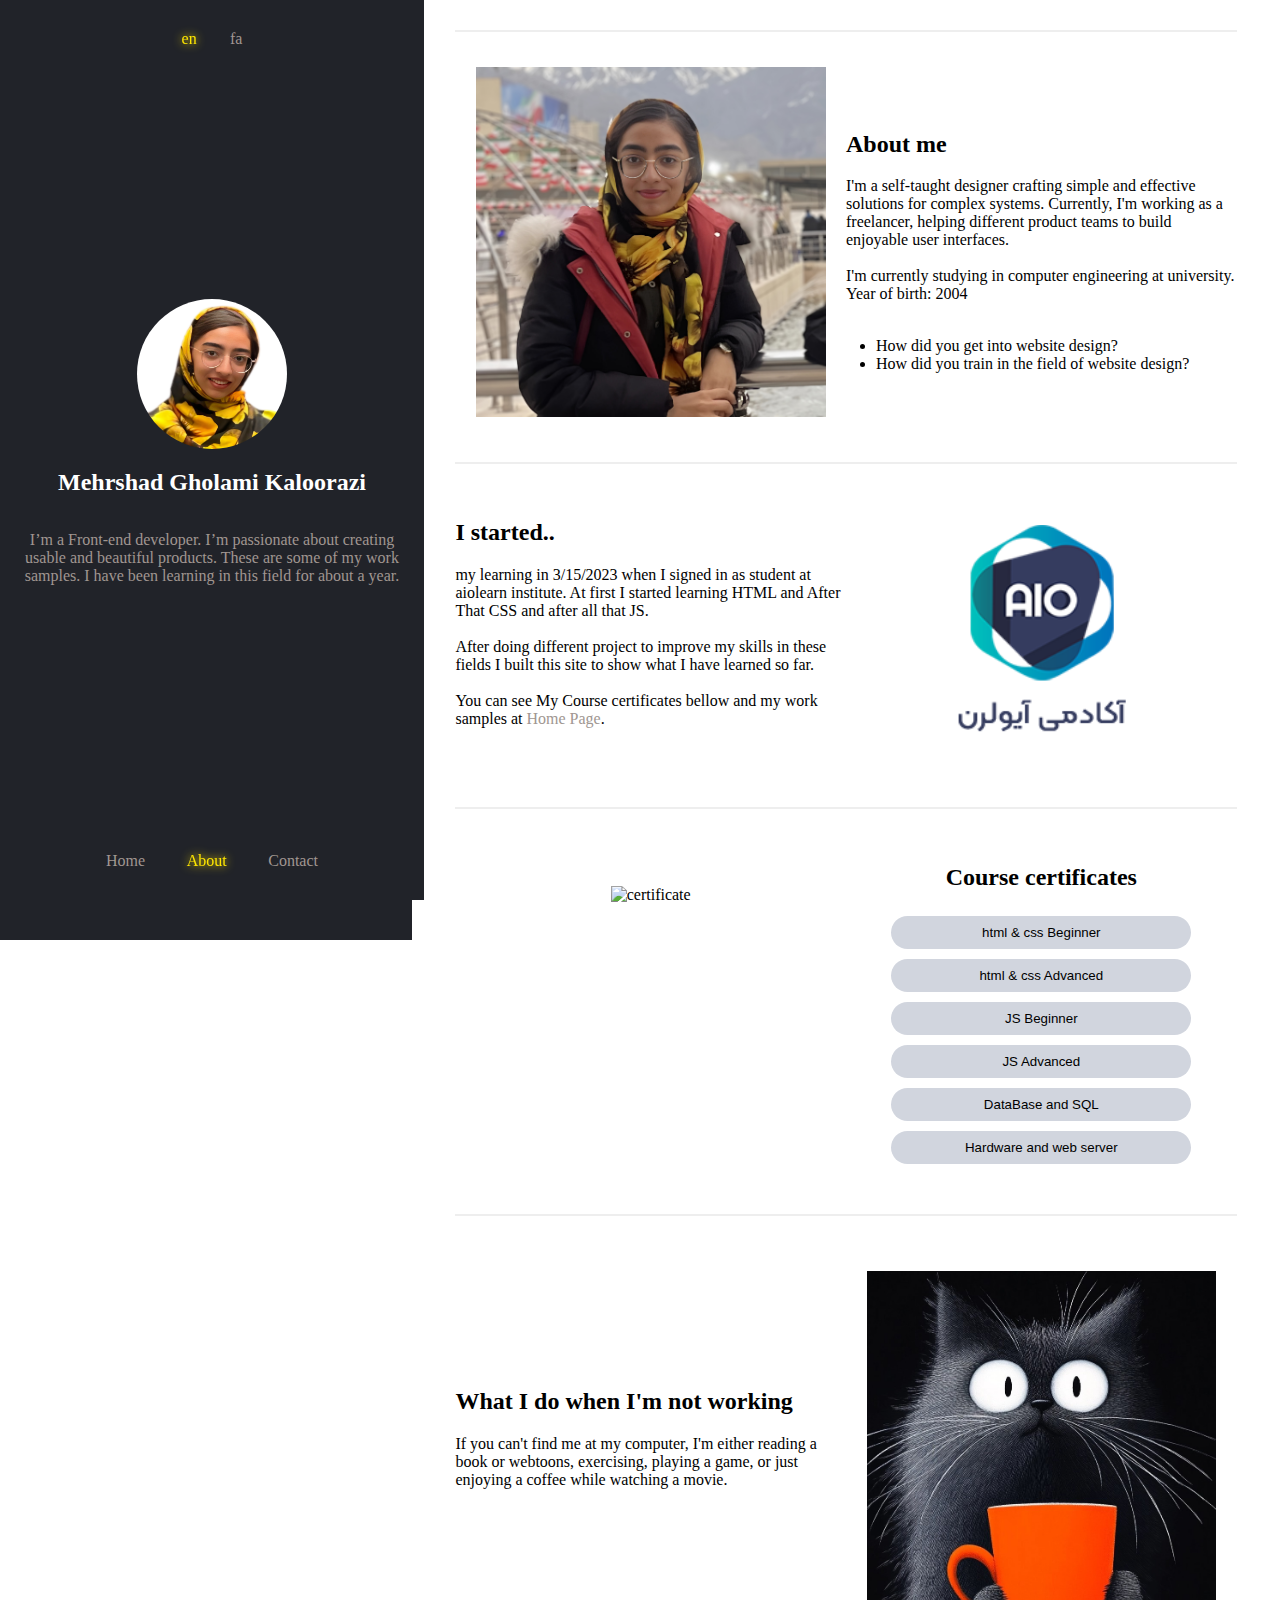
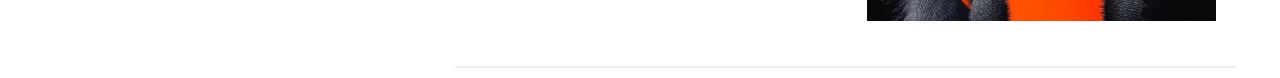
==== about-en.html @ d72185f3 "Add files via upload" ====
<!DOCTYPE html>
<html lang="en">
<head>
    <meta charset="UTF-8">
    <meta name="viewport" content="width=device-width, initial-scale=1.0">
    <title>سایت شخصی مهرشاد غلامی کلورزی - طراح سایت</title>
    <link rel="stylesheet" href="about.css">
</head>
<body>
    <section class="left-b"></section>

    <section class="left">
        <header>
            <a href="index-en.html" class="link-fa">en</a>
            <a href="index.html">fa</a>
        </header>
        <img src="171646807611555.png" alt="my profile picture" class="profile">
        <h2 class="name">Mehrshad Gholami Kaloorazi</h2>
        <p class="aboutme">I’m a Front-end developer. I’m passionate about creating usable and beautiful products. These are some of my work samples. I have been learning in this field for about a year.</p>
        <footer>
            <a href="index-en.html">Home</a>
            <a href="about-en.html" class="link-fa">About</a>
            <a href="contact-en.html">Contact</a>
        </footer>
    </section>
    <section class="right">
        <span class="hr"></span>
        <div class="work-samples">
            <div class="product-img">
                <img class="product-picture" src="Upscaled2.png" alt="Mehrshad Gholami">
            </div>
            <div class="product-discription">
                <h2>About me</h2>
                <p>I'm a self-taught designer crafting simple and effective solutions for complex systems. Currently, I'm working as a freelancer, helping different product teams to build enjoyable user interfaces.
                    <br><br>
                    I'm currently studying in computer engineering at university.
                    <br>
                    Year of birth: 2004
                </p><br>

                <div class="lii">
                    <li>How did you get into website design?</li>
                    <li>How did you train in the field of website design?</li>
                </div>
            </div>
        </div>
        <span class="hr"></span>
        <div class="work-samples">
            
            <div class="product-discription">
                <h2>I started..</h2>
                <p>my learning in 3/15/2023 when I signed in as student at aiolearn institute. At first I started learning HTML and After That CSS and after all that JS.
                    <br><br>
                    After doing different project to improve my skills in these fields I built this site to show what I have learned so far.
                    <br><br>
                    You can see My Course certificates bellow and my work samples at <a href="index.html">Home Page</a>.
                </p><br>
            </div>
            <div class="product-img">
                <img class="product-picture AIO-logo" src="download.png" alt="Mehrshad Gholami">
            </div>
        </div>
        <span class="hr"></span>
        <div class="work-samples">
            <div class="product-img">
                <img class="product-picture shatel-certificate" src="Course-certificates/مدرک شاتل.jpg" alt="certificate">
            </div>
            <div class="courses-discription">
                <h2>Course certificates</h2>
                     <a class="butti" href="https://aiolearn.app/cs/final/778f6f629360011.jpg" target="_blank"><button>html & css Beginner</button></a>
                    <a class="butti" href="https://aiolearn.app/cs/final/ff85fa629360012.jpg" target="_blank"><button>html & css Advanced</button></a>
                    <a class="butti" href="https://aiolearn.app/cs/final/4720c6629360013.jpg" target="_blank"><button>JS Beginner</button></a>
                    <a class="butti" href="https://aiolearn.app/cs/final/472562629360014.jpg" target="_blank"><button>JS Advanced</button></a>
                    <a class="butti" href="https://aiolearn.app/cs/final/852f0e629360016.jpg" target="_blank"><button>DataBase and SQL</button></a>
                    <a class="butti" href="https://aiolearn.app/cs/final/933008629360018.jpg" target="_blank"><button>Hardware and web server</button></a>
            </div>
        </div>
        <span class="hr"></span>
        <div class="work-samples">
            <div class="product-discription">
                <h2>What I do when I'm not working</h2>
                <p>If you can't find me at my computer, I'm either reading a book or webtoons, exercising, playing a game, or just enjoying a coffee while watching a movie.</p><br>
            </div>
            <div class="product-img">
                <img class="product-picture" src="0_1 - Copy.jpg" alt="hobbies">
            </div>
        </div>
        <span class="hr"></span>
    </section>
</body>
</html>
---- about.css ----
body{
    width: 100%;
    height: 100vh;
    display: flex;
    margin: 0px;
}
.left-b{
    background-color: #212329;
    width: 30%;
    height: 100vh;
    padding: 20px;

}
.left{
    background-color: #212329;
    width: 30%;
    height: -webkit-fill-available;
    /* height: 96%; */
    padding: 20px;
    display: flex;
    flex-direction: column;
    align-items: center;
    justify-content: center;
    position: fixed;
}
.right{
    width: 70%;
    display: flex;
    flex-direction: column;
    align-items: center;
    height: fit-content;
}
.profile{
    height: 150px;
    width: 150px;
    border-radius: 110px;
}
.name{
    color: #FFFFFF;
    text-align: center;

}
.aboutme{
    color: #A09691;
    text-align: center;
}
footer{
    bottom: 30px;
    position: absolute;
    width: 50%;
    display: flex;
    flex-direction: row;
    justify-content: space-between;
}
header{
    top: 30px;
    position: absolute;
    width: 30%;
    display: flex;
    flex-direction: row;
    justify-content: space-evenly;
}
a{
    color: #A09691;
    text-decoration: none;
}
a:hover{
    color: rgb(255, 230, 0);
}
.hr{
    height: 10px;
    border-bottom: 2px solid #EEEEEE;
    width: 90%;
    margin: 10px 0px;
}
.hr:nth-child(7){
    margin-bottom: 30px;
}
.hr:nth-child(1){
    margin-top: 20px;
}
.product-picture{
    height: 350px;
    /* box-shadow: 0px 0px 10px 1px #212329; */
}
.product-img{
    display: flex;
    width: 50%;
    justify-content: center;
}
.work-samples{
    margin: 25px 0px;
    width: 90%;
    display: flex;
    align-items: center;
    justify-content: space-evenly;
}
.courses-discription{
    width: 50%;
    display: flex;
    flex-direction: column;
    align-items: center;
}
.product-discription{
    width: 50%;
}
button{
    background-color: #D1D5DE;
    border: none;
    border-radius: 50px;
    padding: 9px 23px;
    cursor: pointer;
    width: 300px;
    margin: 5px 0px;
}
button:hover{
    background-color: #acc0ec;

}
.butti{
    color: #000000;
}
.lii{
    padding: 0px 30px;
}
.AIO-logo{
    height: 210px;
}
.shatel-certificate{
    height: 240px;
    /* cursor: zoom-in; */
}
.link-fa{
    color: rgb(255, 230, 0);
    filter: drop-shadow( 0px 0px 5px rgb(255, 230, 0));
}
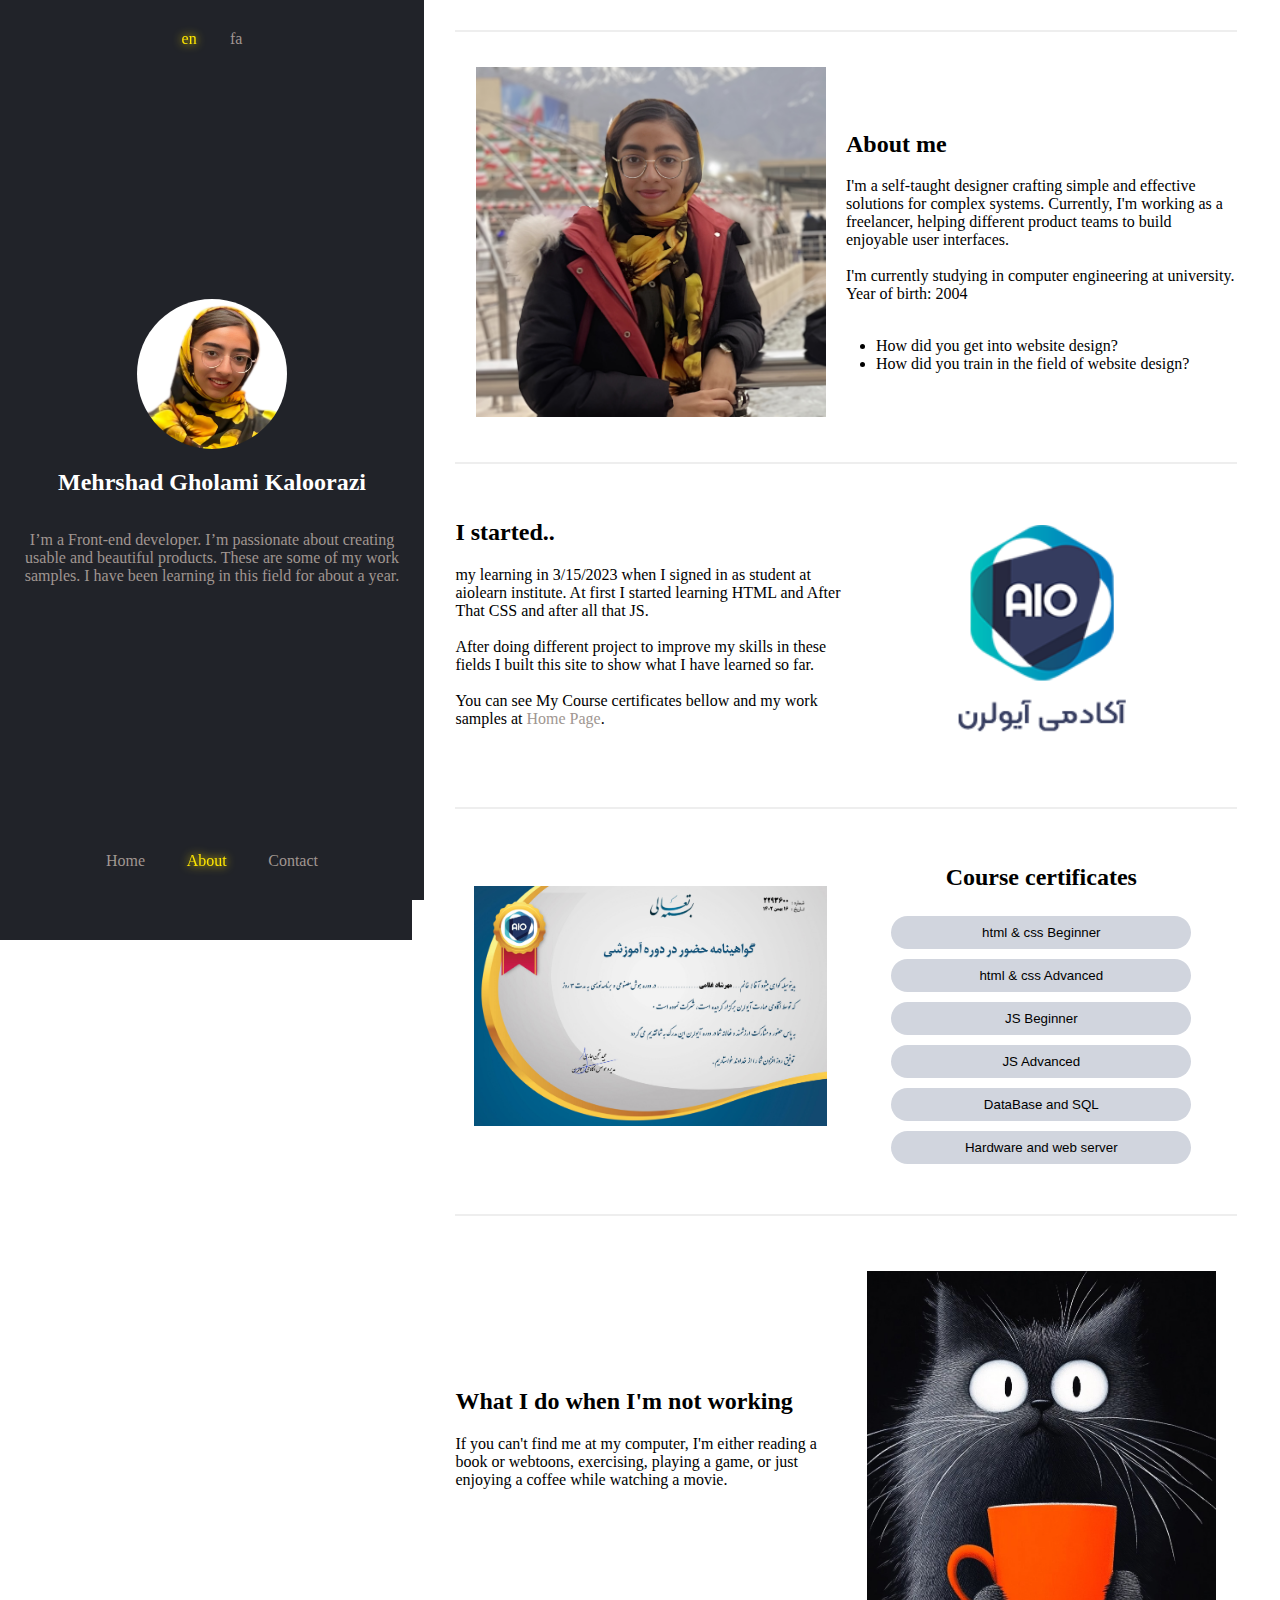
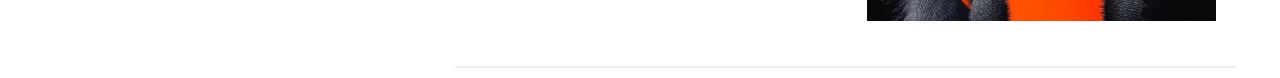
==== commit 5d67ce53: "Update about-en.html" ====
--- a/about-en.html
+++ b/about-en.html
@@ -63,7 +63,7 @@
         <span class="hr"></span>
         <div class="work-samples">
             <div class="product-img">
-                <img class="product-picture shatel-certificate" src="Course-certificates/مدرک شاتل.jpg" alt="certificate">
+                <img class="product-picture shatel-certificate" src="مدرک شاتل.jpg" alt="certificate">
             </div>
             <div class="courses-discription">
                 <h2>Course certificates</h2>
@@ -88,4 +88,4 @@
         <span class="hr"></span>
     </section>
 </body>
-</html>+</html>
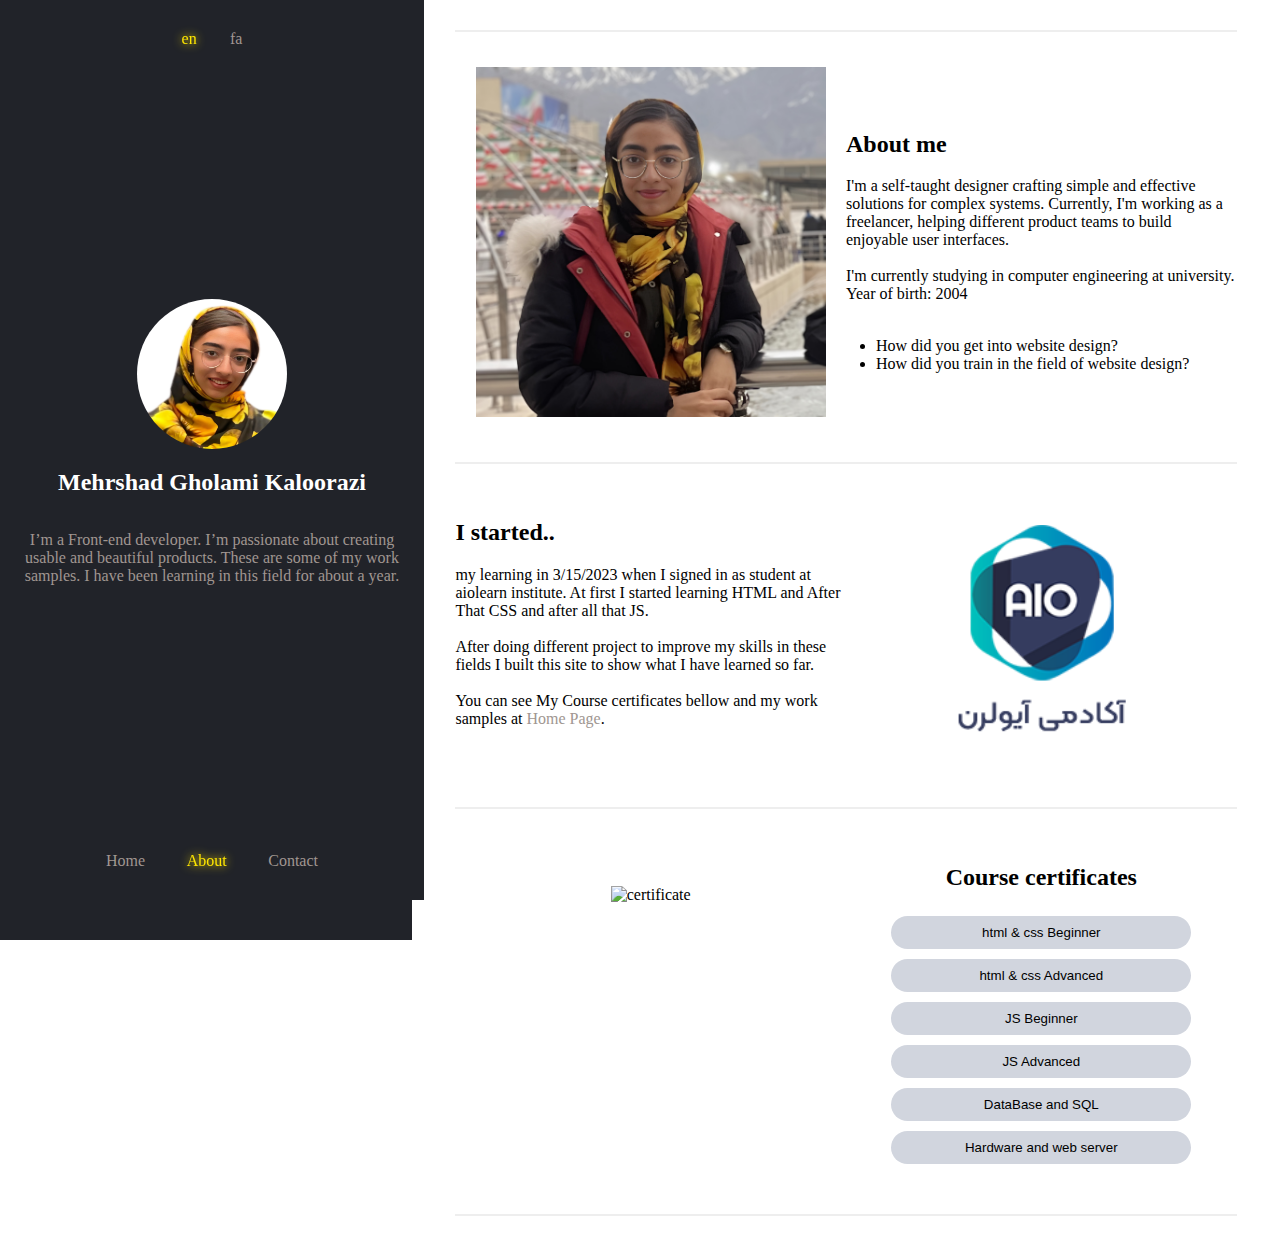
==== commit 1f2b98ef: "Add files via upload" ====
--- a/about-en.html
+++ b/about-en.html
@@ -9,10 +9,24 @@
 <body>
     <section class="left-b"></section>
 
+    <section class="mobile">
+        <div class="lang-mobile-en"><a href="about-en.html" class="link-fa">EN</a></div>
+        <div class="menu-mobile">
+            <span><a href="about-en.html"><img src="woman.gif" class="content-icon-mobile"></a></span>
+
+            <span><a href="index-en.html"><img src="book.gif" class="content-icon-mobile"></a></span>
+
+            <span><a href="#course-discription"><img src="mortarboard.gif" class="content-icon-mobile-certificates"></a></span>
+
+            <span><a href="contact-en.html"><img src="email.gif" class="content-icon-mobile"></a></span>
+        </div>
+        <div class="lang-mobile-fa"><a href="about-fa.html">FA</a></div>
+    </section>
+
     <section class="left">
         <header>
-            <a href="index-en.html" class="link-fa">en</a>
-            <a href="index.html">fa</a>
+            <a href="about-en.html" class="link-fa">en</a>
+            <a href="about-fa.html">fa</a>
         </header>
         <img src="171646807611555.png" alt="my profile picture" class="profile">
         <h2 class="name">Mehrshad Gholami Kaloorazi</h2>
@@ -61,9 +75,9 @@
             </div>
         </div>
         <span class="hr"></span>
-        <div class="work-samples">
+        <div class="work-samples" id="course-discription">
             <div class="product-img">
-                <img class="product-picture shatel-certificate" src="مدرک شاتل.jpg" alt="certificate">
+                <img class="product-picture shatel-certificate" src="Course-certificates/مدرک شاتل.jpg" alt="certificate">
             </div>
             <div class="courses-discription">
                 <h2>Course certificates</h2>
@@ -76,7 +90,7 @@
             </div>
         </div>
         <span class="hr"></span>
-        <div class="work-samples">
+        <!-- <div class="work-samples">
             <div class="product-discription">
                 <h2>What I do when I'm not working</h2>
                 <p>If you can't find me at my computer, I'm either reading a book or webtoons, exercising, playing a game, or just enjoying a coffee while watching a movie.</p><br>
@@ -85,7 +99,7 @@
                 <img class="product-picture" src="0_1 - Copy.jpg" alt="hobbies">
             </div>
         </div>
-        <span class="hr"></span>
+        <span class="hr"></span> -->
     </section>
 </body>
-</html>
+</html>--- a/about.css
+++ b/about.css
@@ -5,7 +5,7 @@
     margin: 0px;
 }
 .left-b{
-    background-color: #212329;
+    /* background-color: #212329; */
     width: 30%;
     height: 100vh;
     padding: 20px;
@@ -100,6 +100,7 @@
     display: flex;
     flex-direction: column;
     align-items: center;
+    text-align: center;
 }
 .product-discription{
     width: 50%;
@@ -123,14 +124,361 @@
 .lii{
     padding: 0px 30px;
 }
-.AIO-logo{
+/* .AIO-logo{
     height: 210px;
 }
 .shatel-certificate{
     height: 240px;
-    /* cursor: zoom-in; */
-}
+    cursor: zoom-in;
+} */
 .link-fa{
     color: rgb(255, 230, 0);
     filter: drop-shadow( 0px 0px 5px rgb(255, 230, 0));
+}
+
+@media (min-width : 1200px){
+    .left-b{
+    background-color: #212329;
+    width: 30%;
+    height: 100vh;
+    padding: 20px;
+
+    }
+    .left{
+        background-color: #212329;
+        width: 30%;
+        height: -webkit-fill-available;
+        /* height: 96%; */
+        padding: 20px;
+        display: flex;
+        flex-direction: column;
+        align-items: center;
+        justify-content: center;
+        position: fixed;
+    }
+    .right{
+        width: 70%;
+        display: flex;
+        flex-direction: column;
+        align-items: center;
+        height: fit-content;
+        scroll-behavior: smooth;
+    }
+    footer{
+        bottom: 30px;
+        position: absolute;
+        width: 50%;
+        display: flex;
+        flex-direction: row;
+        justify-content: space-between;
+    }
+    header{
+        top: 30px;
+        position: absolute;
+        width: 30%;
+        display: flex;
+        flex-direction: row;
+        justify-content: space-evenly;
+    }
+    .product-picture{
+        height: 350px;
+    }
+    .product-img{
+        display: flex;
+        width: 50%;
+        justify-content: center;
+    }
+    .work-samples{
+        margin: 25px 0px;
+        width: 90%;
+        display: flex;
+        align-items: center;
+        justify-content: space-evenly;
+    }
+    .product-discription{
+        width: 50%;
+    }
+    .mobile{
+        display: none;
+    }
+    .mobile-discription{
+        display: none;
+    }
+    .link-fa{
+        color: rgb(255, 230, 0);
+        filter: drop-shadow( 0px 0px 5px rgb(255, 230, 0));
+    }
+    .AIO-logo{
+        height: 210px;
+    }
+    .shatel-certificate{
+        height: 240px;
+        /* cursor: zoom-in; */
+    }
+}
+
+
+
+
+.profile{
+    height: 150px;
+    width: 150px;
+    border-radius: 110px;
+}
+.name{
+    color: #FFFFFF;
+    text-align: center;
+}
+.aboutme{
+    color: #A09691;
+    text-align: center;
+}
+/* *************************************** */
+
+a{
+    color: #A09691;
+    text-decoration: none;
+}
+a:hover{
+    color: rgb(255, 230, 0);
+}
+/* *************************************** */
+
+.hr{
+    height: 10px;
+    border-bottom: 2px solid #EEEEEE;
+    width: 90%;
+    margin: 10px 0px;
+}
+.hr:nth-child(7){
+    margin-bottom: 30px;
+}
+.hr:nth-child(1){
+    margin-top: 20px;
+}
+/* *************************************** */
+
+button{
+    background-color: #D1D5DE;
+    border: none;
+    border-radius: 50px;
+    padding: 9px 23px;
+    cursor: pointer;
+}
+button:hover{
+    background-color: #acc0ec;
+
+}
+.butti{
+    color: #000000;
+}
+
+
+@media (max-width : 1200px){
+    .left-b{
+        /* background-color: #212329; */
+        width: 30%;
+        height: 100vh;
+        padding: 20px;
+    }
+    .left{
+        background-color: #212329;
+        width: 30%;
+        height: -webkit-fill-available;
+        /* height: 96%; */
+        padding: 20px;
+        display: flex;
+        flex-direction: column;
+        align-items: center;
+        justify-content: center;
+        position: fixed;
+    }
+    .right{
+        width: 70%;
+        display: flex;
+        flex-direction: column;
+        align-items: center;
+        height: fit-content;
+        scroll-behavior: smooth;
+    }
+    footer{
+        bottom: 30px;
+        position: absolute;
+        width: 50%;
+        display: flex;
+        flex-direction: column;
+        align-items: center;
+    }
+    header{
+        top: 30px;
+        position: absolute;
+        width: 80%;
+        display: flex;
+        flex-direction: row;
+        justify-content: space-evenly;
+    }
+    .product-picture{
+        height: 230px;
+    }
+    .product-img{
+        display: flex;
+        width: 50%;
+        justify-content: center;
+    }
+    .work-samples{
+        margin: 25px 0px;
+        width: 90%;
+        display: flex;
+        align-items: center;
+        flex-direction: column;
+    }
+    .product-discription{
+        width: 80%;
+    }
+    .mobile{
+        display: none;
+    }
+    .mobile-discription{
+        display: none;
+    }
+    .butti{
+        color: #000000;
+        display: flex;
+        justify-content: center;
+        margin-bottom: 2px;
+    }
+    /* .link-fa{
+        color: rgb(255, 230, 0);
+        filter: drop-shadow( 0px 0px 5px rgb(255, 230, 0));
+    } */
+}
+@media (max-width : 600px){
+    .left-b{
+        /* background-color: #212329; */
+        width: -webkit-fill-available;
+        height: 50px;
+        padding: 20px;
+    }
+    body{
+        width: 100%;
+        height: 100vh;
+        display: flex;
+        flex-direction: column;
+        margin: 0px;
+        /* background-color: #212329; */
+    }
+    .right{
+        display: flex;
+        flex-direction: column;
+        height: fit-content;
+        scroll-behavior: smooth;
+        align-items: center;
+        width: 100%;
+    }
+    .menu-mobile{
+        background-color: #ffffff;
+        height: 50px;
+        width: 50%;
+        border-end-end-radius: 50px;
+        border-end-start-radius: 50px;
+        display: flex;
+        align-items: center;
+        justify-content: space-evenly;
+        box-shadow: 0px 0px 5px 1px #212329;
+    }
+    .lang-mobile-en{
+        background-color: #ffffff;
+        height: 50px;
+        width: 20%;
+        border-end-end-radius: 50px;
+        color: #212329;
+        position: relative;
+        display: flex;
+        justify-content: center;
+        align-items: center;
+        box-shadow: -1px -1px 5px 1px #212329;
+    }
+    .lang-mobile-fa{
+        background-color: #ffffff;
+        height: 50px;
+        width: 20%;
+        border-end-start-radius: 50px;
+        color: #212329;
+        position: relative;
+        display: flex;
+        justify-content: center;
+        align-items: center;
+        box-shadow: 1px -1px 5px 1px #212329;
+    }
+    .content-icon-mobile{
+        width: 30px;
+    }
+    .content-icon-mobile-certificates{
+        width: 35px;
+        position: relative;
+        top: 5px;
+    }
+    .mobile{
+        width: 100%;
+        display: flex;
+        justify-content: space-between;
+        position: fixed;
+    }
+    .left{
+        display: none;
+    }
+    .mobile-discription{
+        top: 100px;
+        display: flex;
+        flex-direction: column;
+        align-items: center;
+        margin-top: 60px;
+        padding: 10px;
+        background-color: #212329;
+        border-radius: 50px;
+        width: 90%;
+    }
+    .product-picture{
+        height: 250px;
+    }
+    .product-img{
+        display: flex;
+        width: 50%;
+        justify-content: center;
+    }
+    .work-samples{
+        margin: 25px 0px;
+        width: 90%;
+        display: flex;
+        flex-direction: column;
+        align-items: center;
+    }
+    .product-discription{
+        width: 90%;
+    }
+    a{
+        color: #212329;
+        text-decoration: none;
+    }
+}
+@media (max-width : 420px){
+    .menu-mobile{
+        background-color: #ffffff;
+        height: 50px;
+        width: 50%;
+        border-end-end-radius: 50px;
+        border-end-start-radius: 50px;
+        display: flex;
+        align-items: center;
+        justify-content: center;
+        box-shadow: 0px 0px 5px 1px #212329;
+    }
+    a{
+        color: #212329;
+        text-decoration: none;
+    }
+    .link-fa{
+        color: rgb(255, 230, 0);
+        filter: drop-shadow( 0px 0px 5px rgb(255, 230, 0));
+    }
 }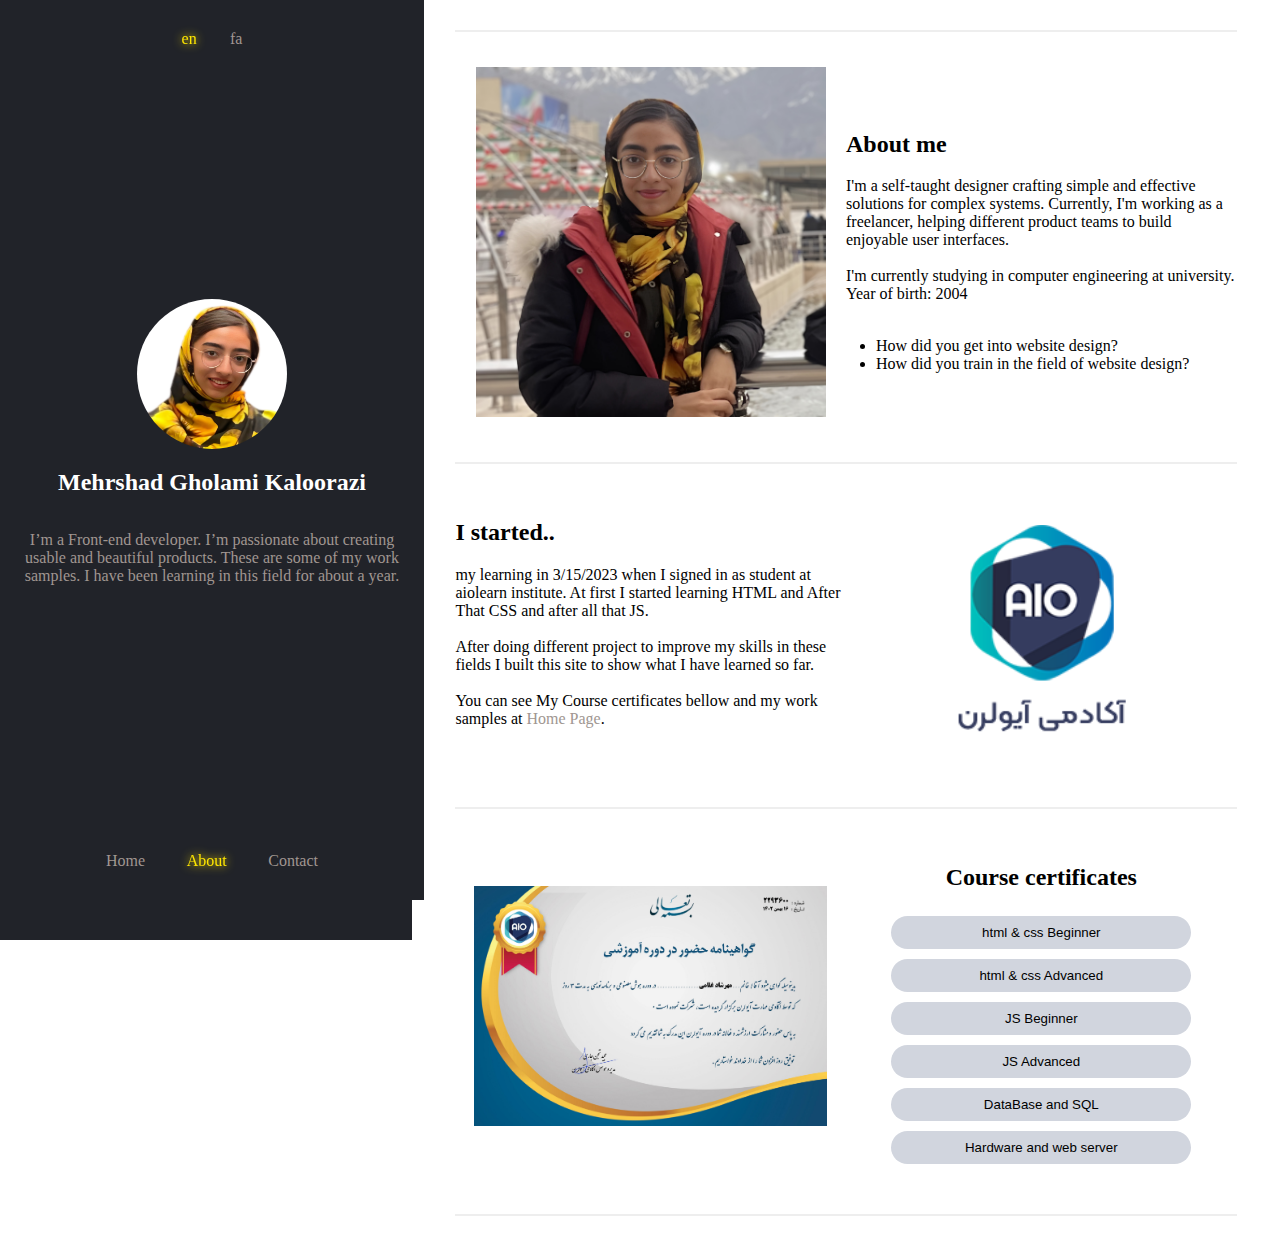
==== commit 67cd4def: "Add files via upload" ====
--- a/about-en.html
+++ b/about-en.html
@@ -77,7 +77,7 @@
         <span class="hr"></span>
         <div class="work-samples" id="course-discription">
             <div class="product-img">
-                <img class="product-picture shatel-certificate" src="Course-certificates/مدرک شاتل.jpg" alt="certificate">
+                <img class="product-picture shatel-certificate" src="مدرک شاتل.jpg" alt="certificate">
             </div>
             <div class="courses-discription">
                 <h2>Course certificates</h2>
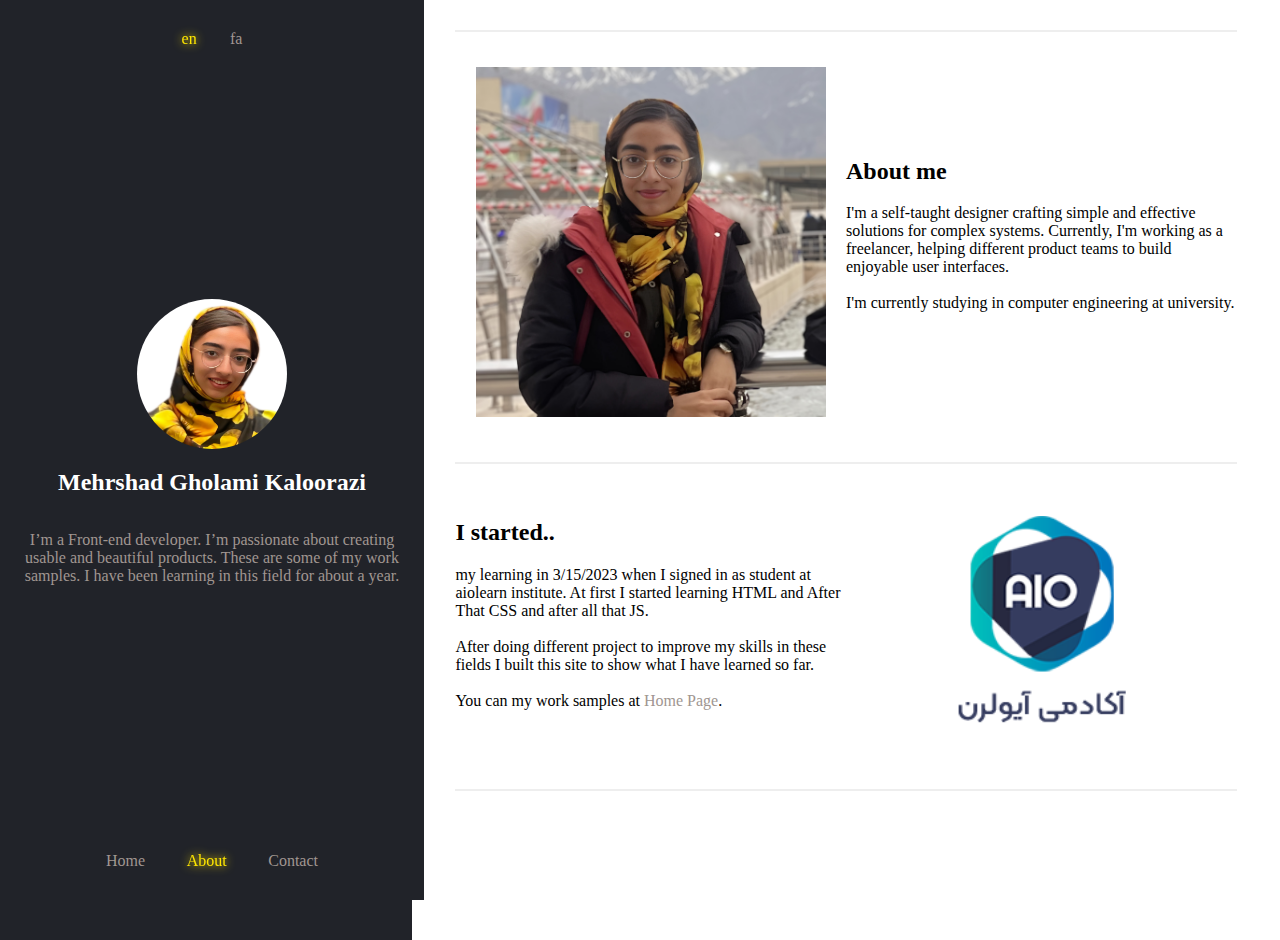
==== commit efd2c8fe: "Add files via upload" ====
--- a/about-en.html
+++ b/about-en.html
@@ -48,14 +48,8 @@
                 <p>I'm a self-taught designer crafting simple and effective solutions for complex systems. Currently, I'm working as a freelancer, helping different product teams to build enjoyable user interfaces.
                     <br><br>
                     I'm currently studying in computer engineering at university.
-                    <br>
-                    Year of birth: 2004
                 </p><br>
 
-                <div class="lii">
-                    <li>How did you get into website design?</li>
-                    <li>How did you train in the field of website design?</li>
-                </div>
             </div>
         </div>
         <span class="hr"></span>
@@ -67,7 +61,9 @@
                     <br><br>
                     After doing different project to improve my skills in these fields I built this site to show what I have learned so far.
                     <br><br>
-                    You can see My Course certificates bellow and my work samples at <a href="index.html">Home Page</a>.
+                    You can 
+                    <!-- see My Course certificates bellow and  -->
+                    my work samples at <a href="index-en.html">Home Page</a>.
                 </p><br>
             </div>
             <div class="product-img">
@@ -75,7 +71,7 @@
             </div>
         </div>
         <span class="hr"></span>
-        <div class="work-samples" id="course-discription">
+        <!-- <div class="work-samples" id="course-discription">
             <div class="product-img">
                 <img class="product-picture shatel-certificate" src="مدرک شاتل.jpg" alt="certificate">
             </div>
@@ -89,7 +85,7 @@
                     <a class="butti" href="https://aiolearn.app/cs/final/933008629360018.jpg" target="_blank"><button>Hardware and web server</button></a>
             </div>
         </div>
-        <span class="hr"></span>
+        <span class="hr"></span> -->
         <!-- <div class="work-samples">
             <div class="product-discription">
                 <h2>What I do when I'm not working</h2>
